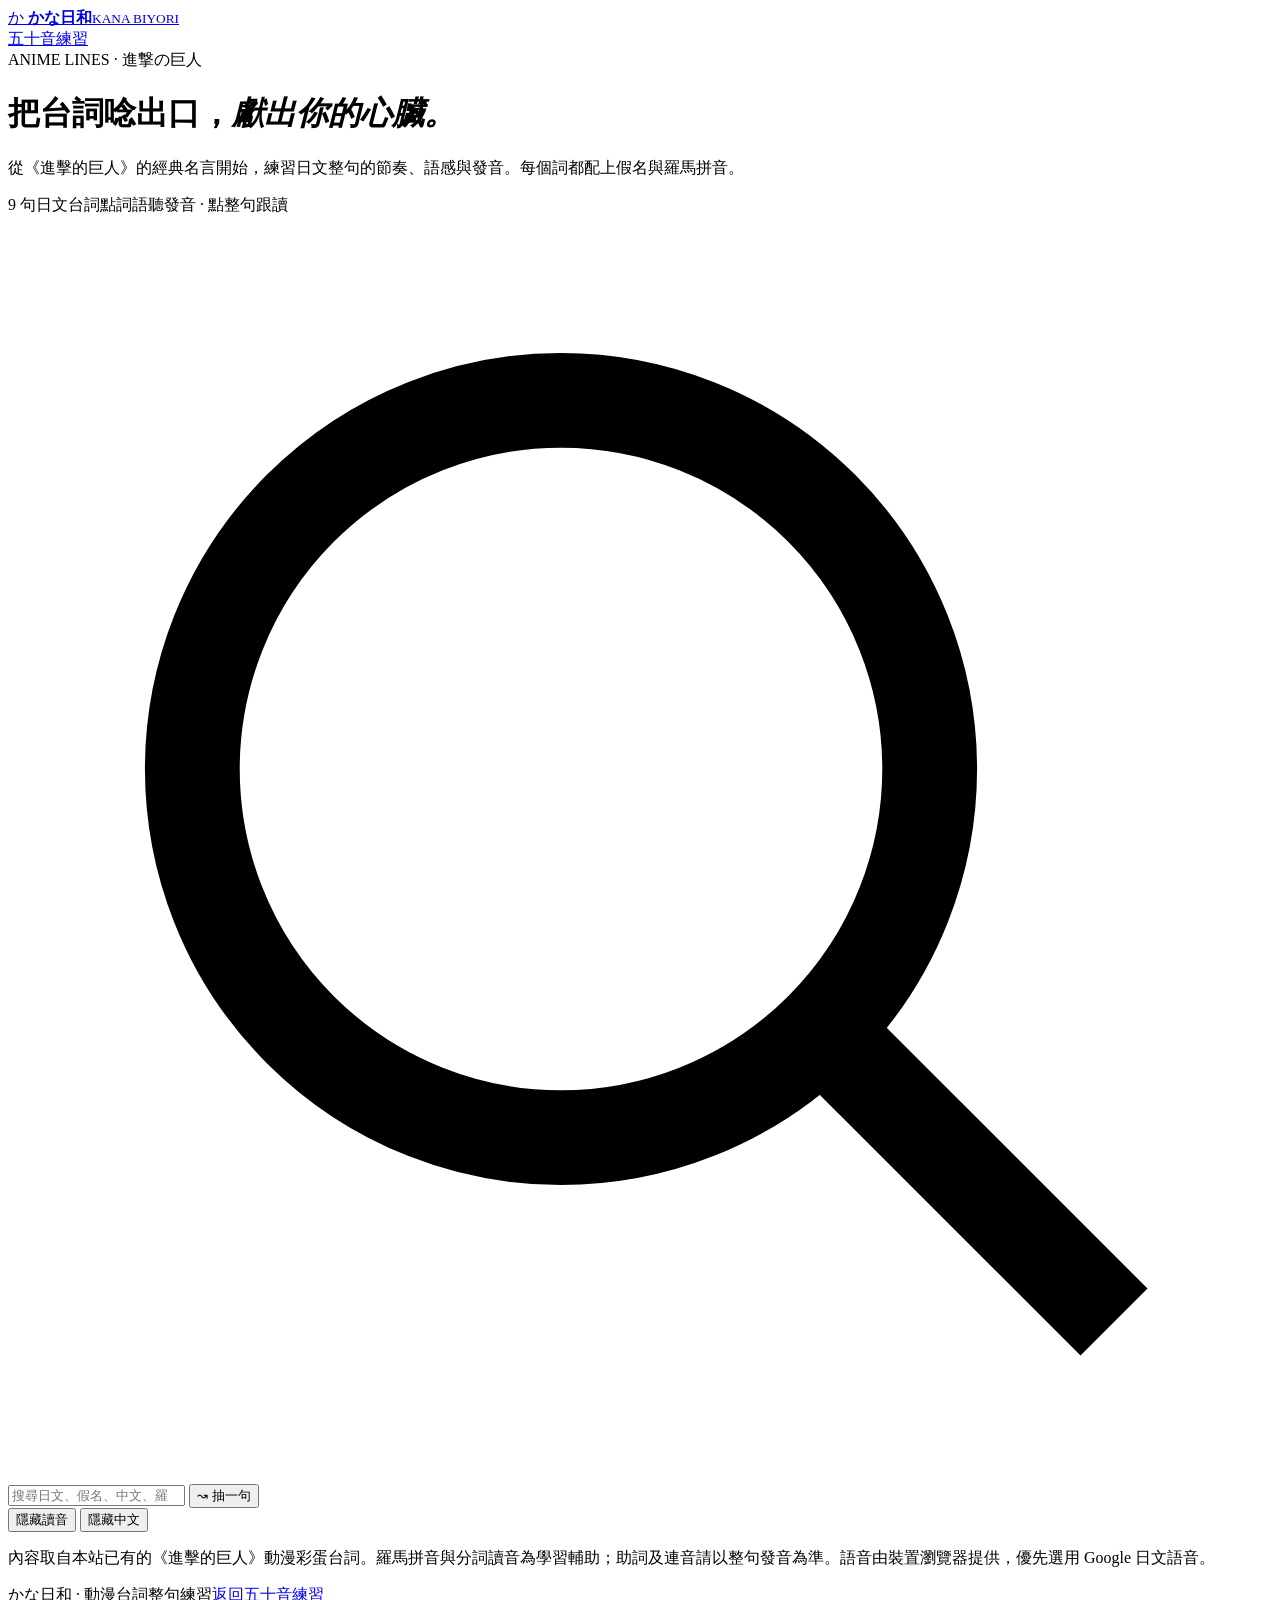
==== anime/index.html @ 21be8ac7 "feat: add dedicated anime sentence practice page" ====
<!doctype html>
<html lang="zh-Hant">
<head>
  <meta charset="utf-8">
  <meta name="viewport" content="width=device-width,initial-scale=1,viewport-fit=cover">
  <meta name="theme-color" content="#f7f6f2">
  <meta name="description" content="進擊的巨人名台詞整句日文練習：假名、羅馬拼音、繁體中文對照，逐詞與整句發音、搜尋和收藏。">
  <title>進擊的巨人 · 動漫台詞練習｜かな日和</title>
  <link rel="stylesheet" href="./anime.css?v=20261027">
  <script defer src="./lines.js?v=20261027"></script>
  <script defer src="./anime.js?v=20261027"></script>
</head>
<body>
<div class="shell">
  <header class="topbar">
    <a class="brand" href="../" aria-label="返回かな日和首頁">
      <span class="seal" aria-hidden="true">か</span>
      <span class="brand-text"><strong>かな日和</strong><small>KANA BIYORI</small></span>
    </a>
    <nav class="top-links" aria-label="站內導覽">
      <a href="../">五十音練習</a>
    </nav>
  </header>
  <main>
    <header class="hero">
      <span class="eyebrow">ANIME LINES · 進撃の巨人</span>
      <h1>把台詞唸出口，<em>獻出你的心臟。</em></h1>
      <p>從《進擊的巨人》的經典名言開始，練習日文整句的節奏、語感與發音。每個詞都配上假名與羅馬拼音。</p>
      <div class="hero-foot"><span id="totalLines">9 句日文台詞</span><span>點詞語聽發音 · 點整句跟讀</span></div>
    </header>
    <section class="toolbar" aria-label="台詞搜尋與練習設定">
      <div class="search-row">
        <label class="search" for="searchInput">
          <svg viewBox="0 0 24 24" aria-hidden="true" fill="none" stroke="currentColor" stroke-width="1.8"><circle cx="10.5" cy="10.5" r="7"/><path d="m16 16 5 5"/></svg>
          <input id="searchInput" type="search" autocomplete="off" placeholder="搜尋日文、假名、中文、羅馬拼音" aria-label="搜尋動漫台詞">
        </label>
        <button type="button" class="random-btn" id="randomBtn">↝ 抽一句</button>
      </div>
      <nav class="category-nav" id="categoryNav" aria-label="台詞主題"></nav>
      <div class="filter-row">
        <div class="study-options" role="group" aria-label="記憶練習">
          <button type="button" id="readingToggle" aria-pressed="false">隱藏讀音</button>
          <button type="button" id="meaningToggle" aria-pressed="false">隱藏中文</button>
        </div>
        <span id="resultCount" role="status" aria-live="polite"></span>
      </div>
    </section>
    <div id="featured" class="featured" hidden></div>
    <div id="sections"></div>
    <p class="study-note">內容取自本站已有的《進擊的巨人》動漫彩蛋台詞。羅馬拼音與分詞讀音為學習輔助；助詞及連音請以整句發音為準。語音由裝置瀏覽器提供，優先選用 Google 日文語音。</p>
  </main>
  <footer><span>かな日和 · 動漫台詞整句練習</span><a href="../">返回五十音練習</a></footer>
</div>
<div id="toast" class="toast" role="status" aria-live="polite" hidden></div>
</body>
</html>
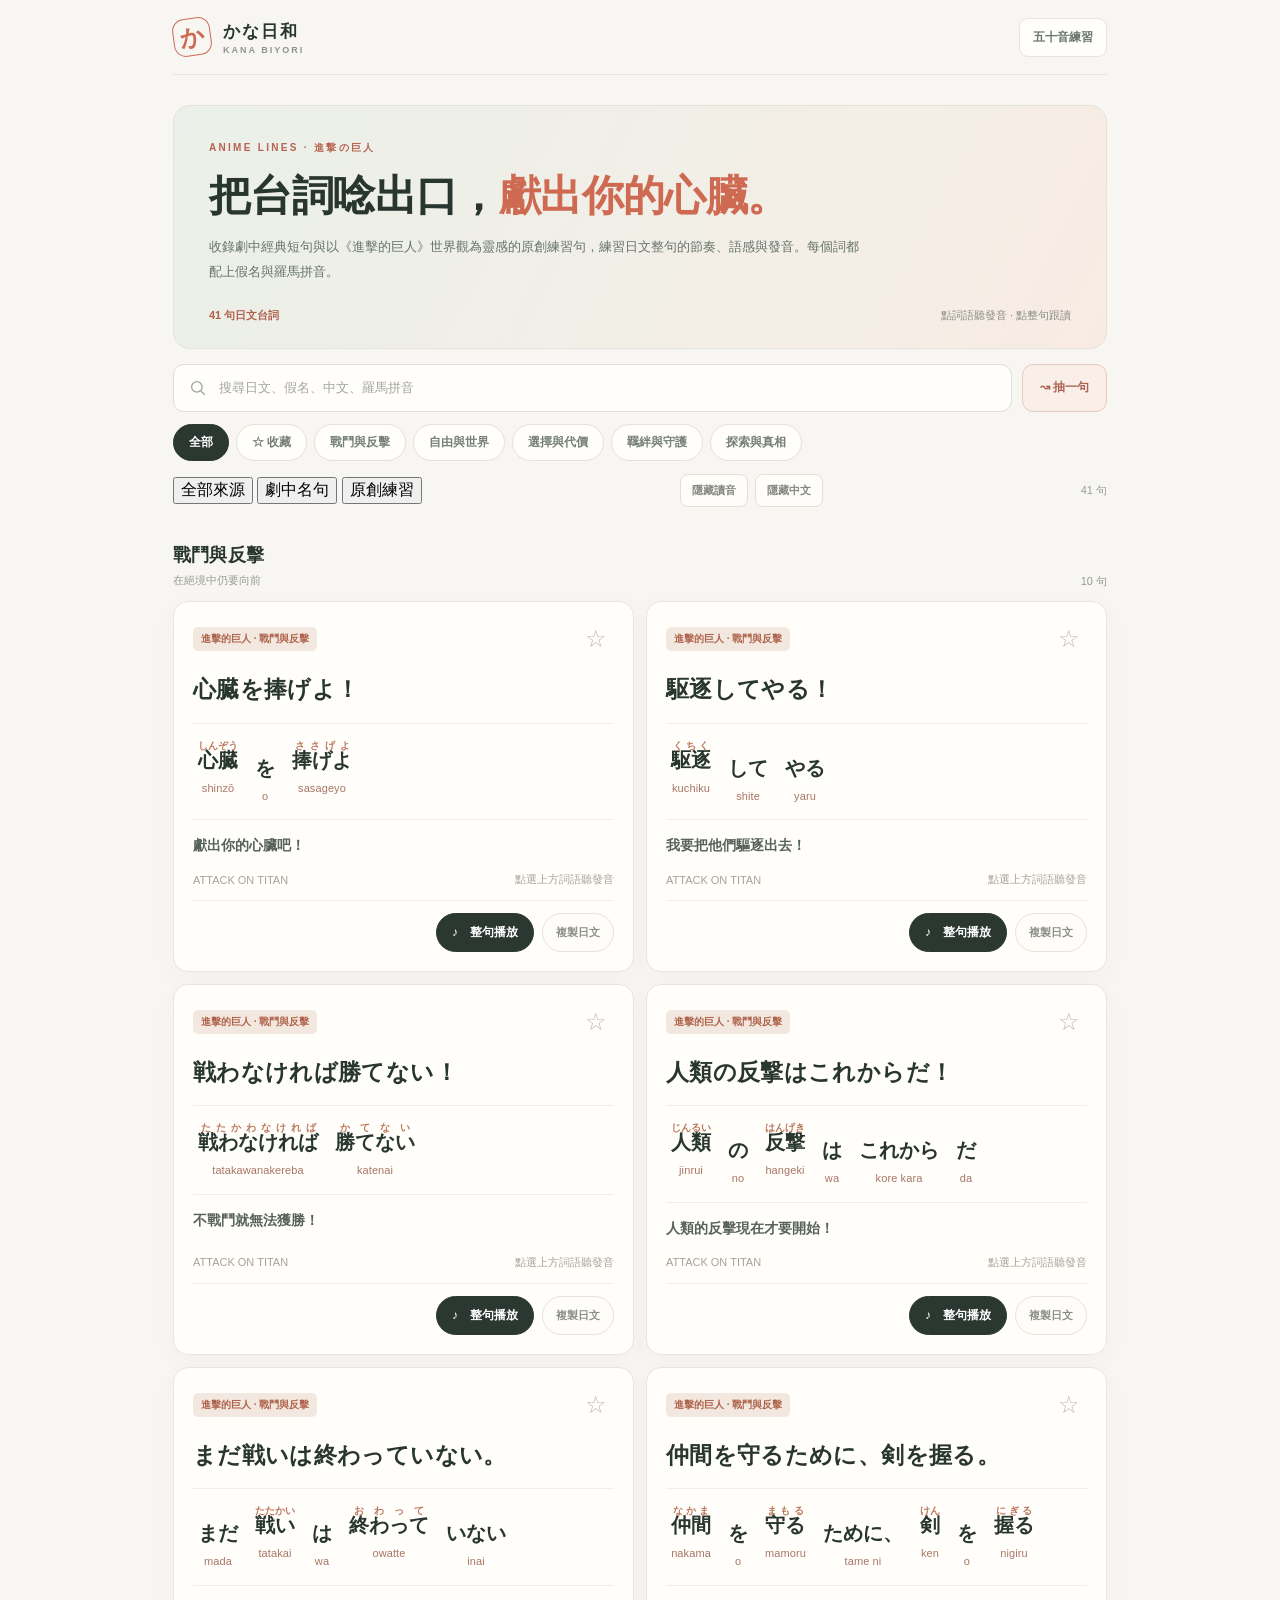
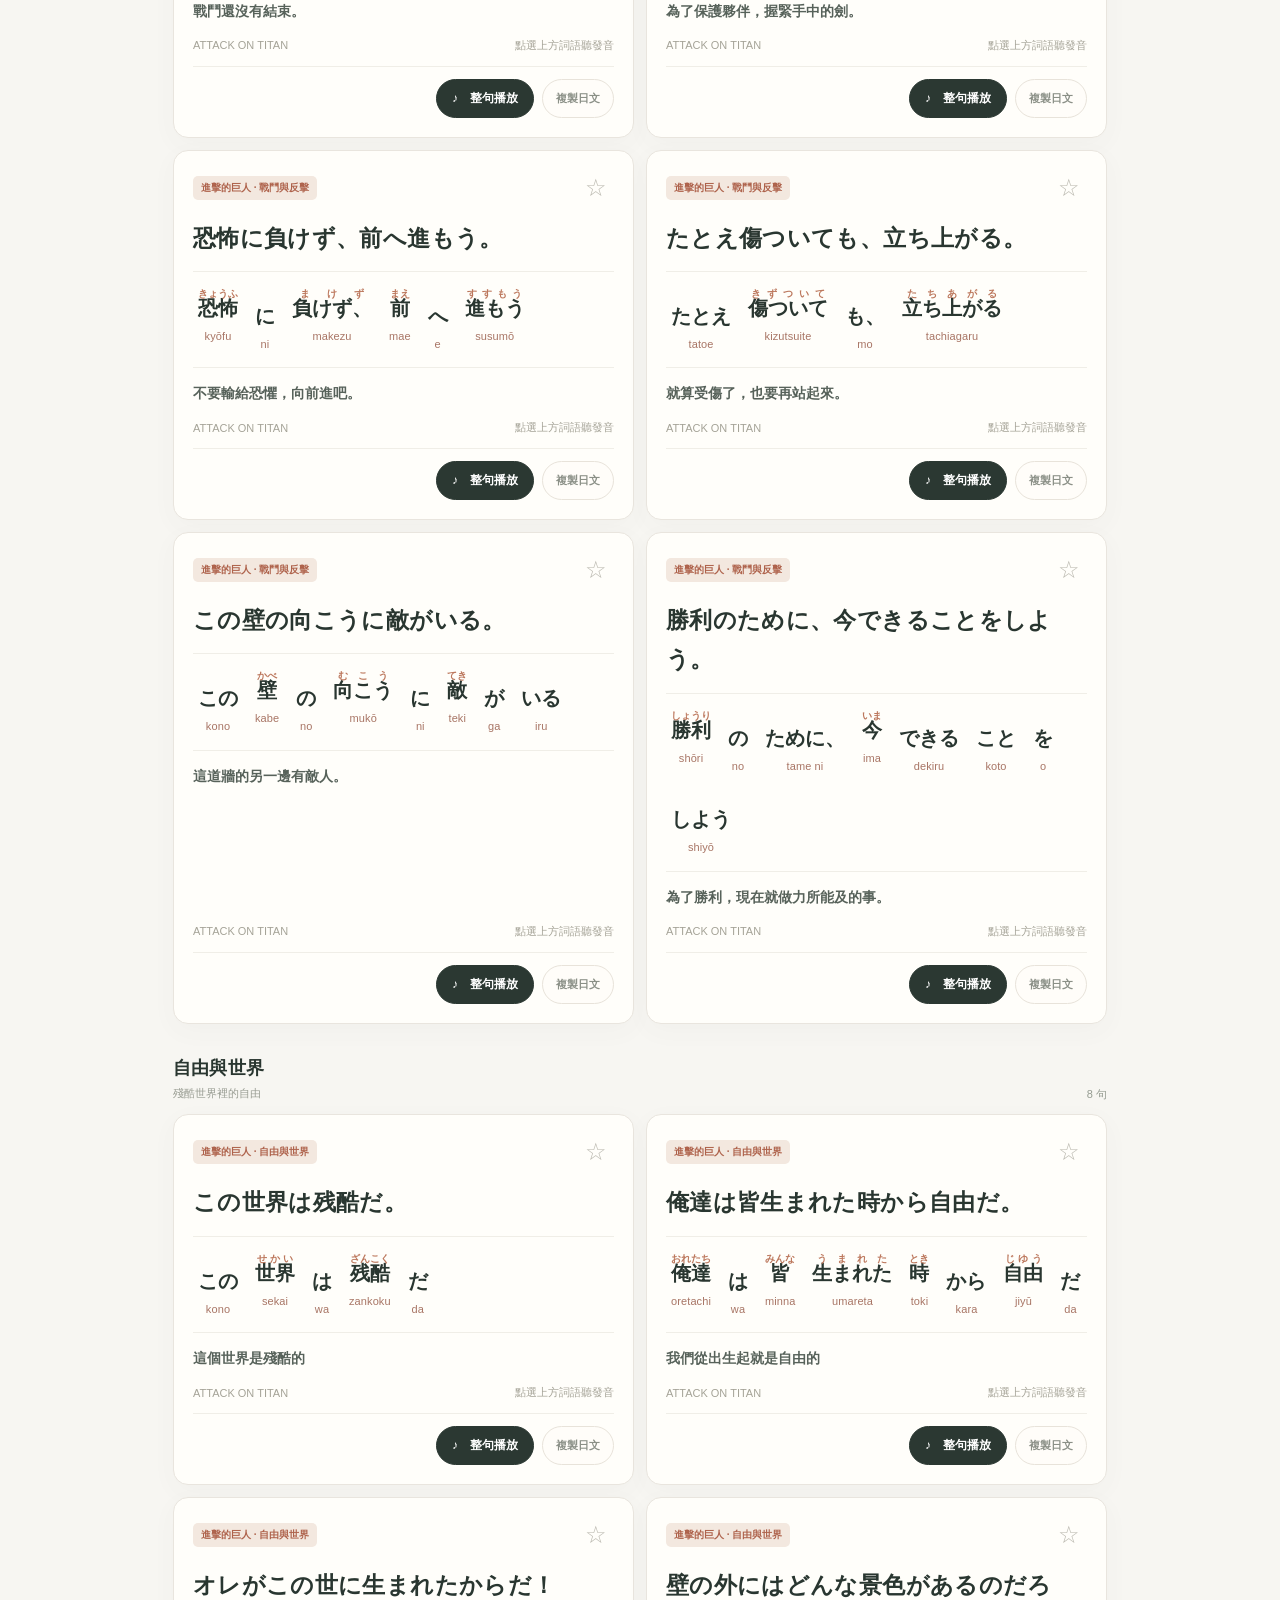
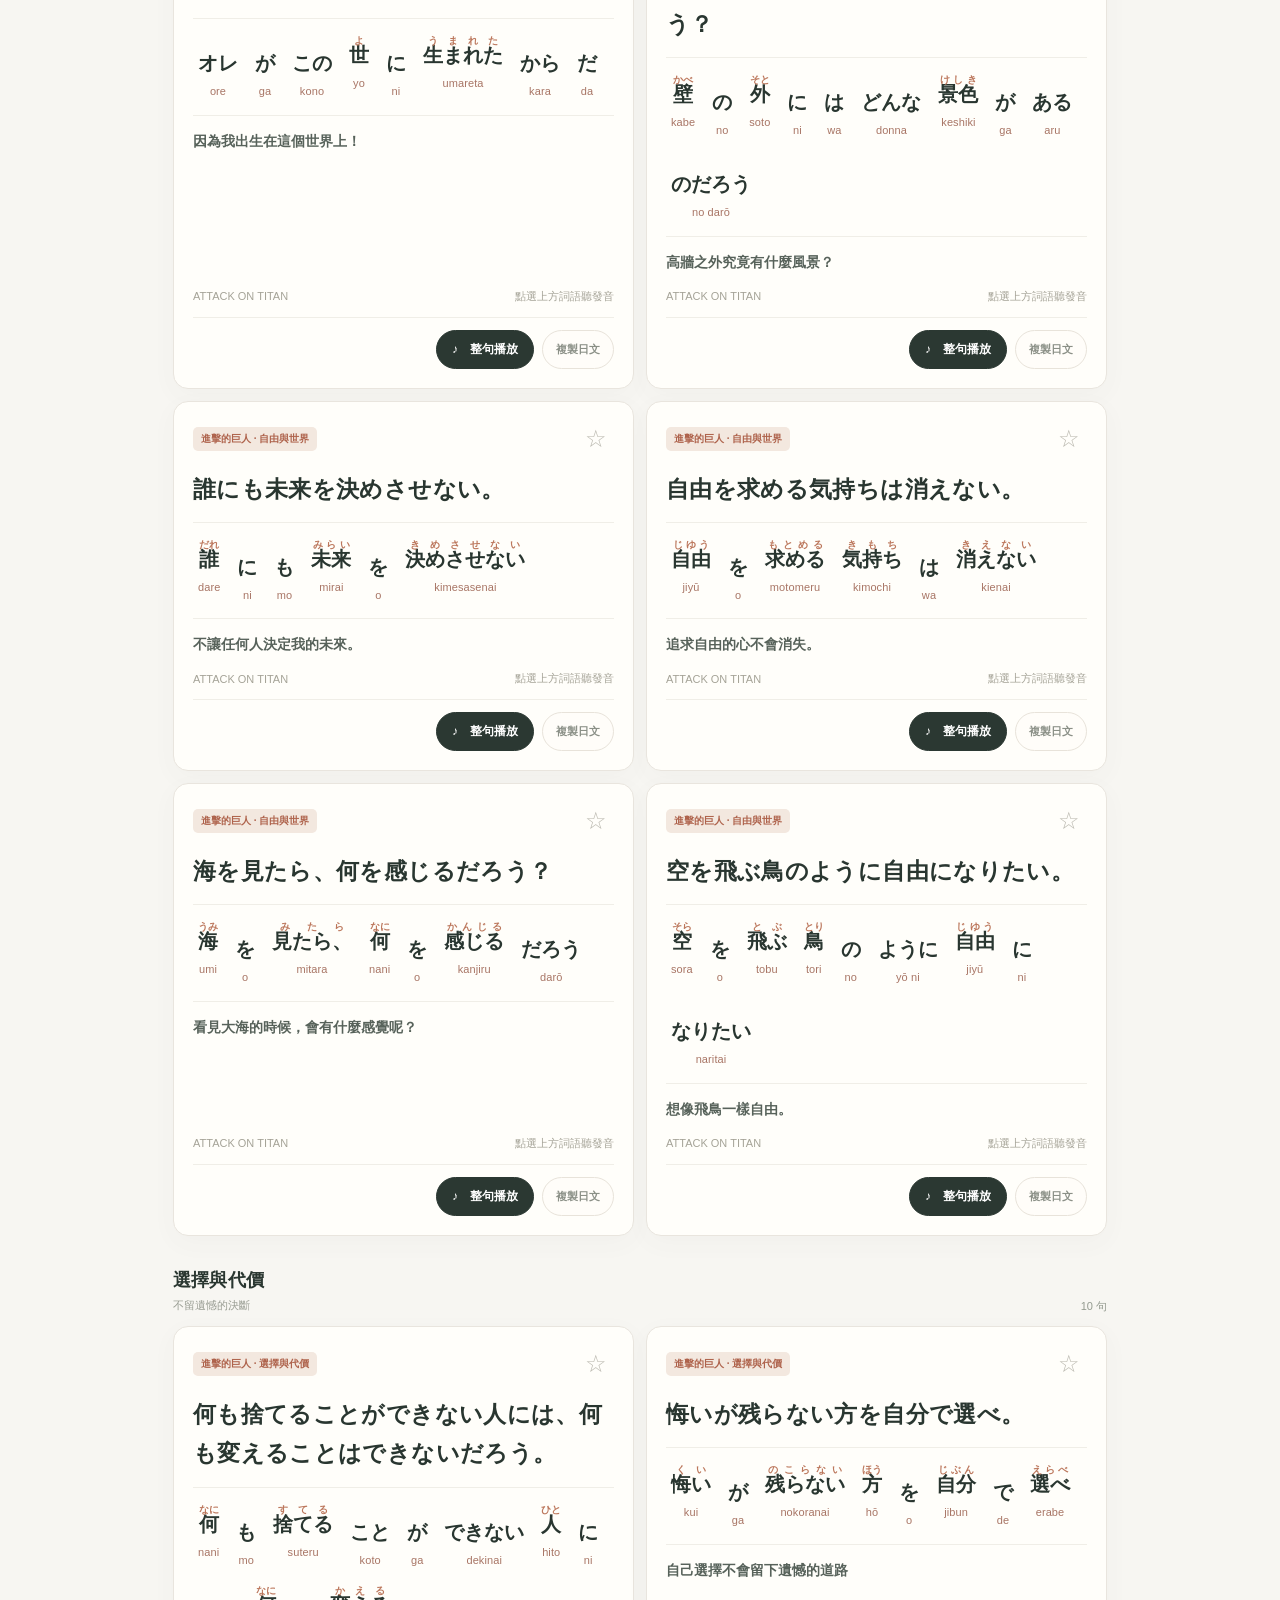
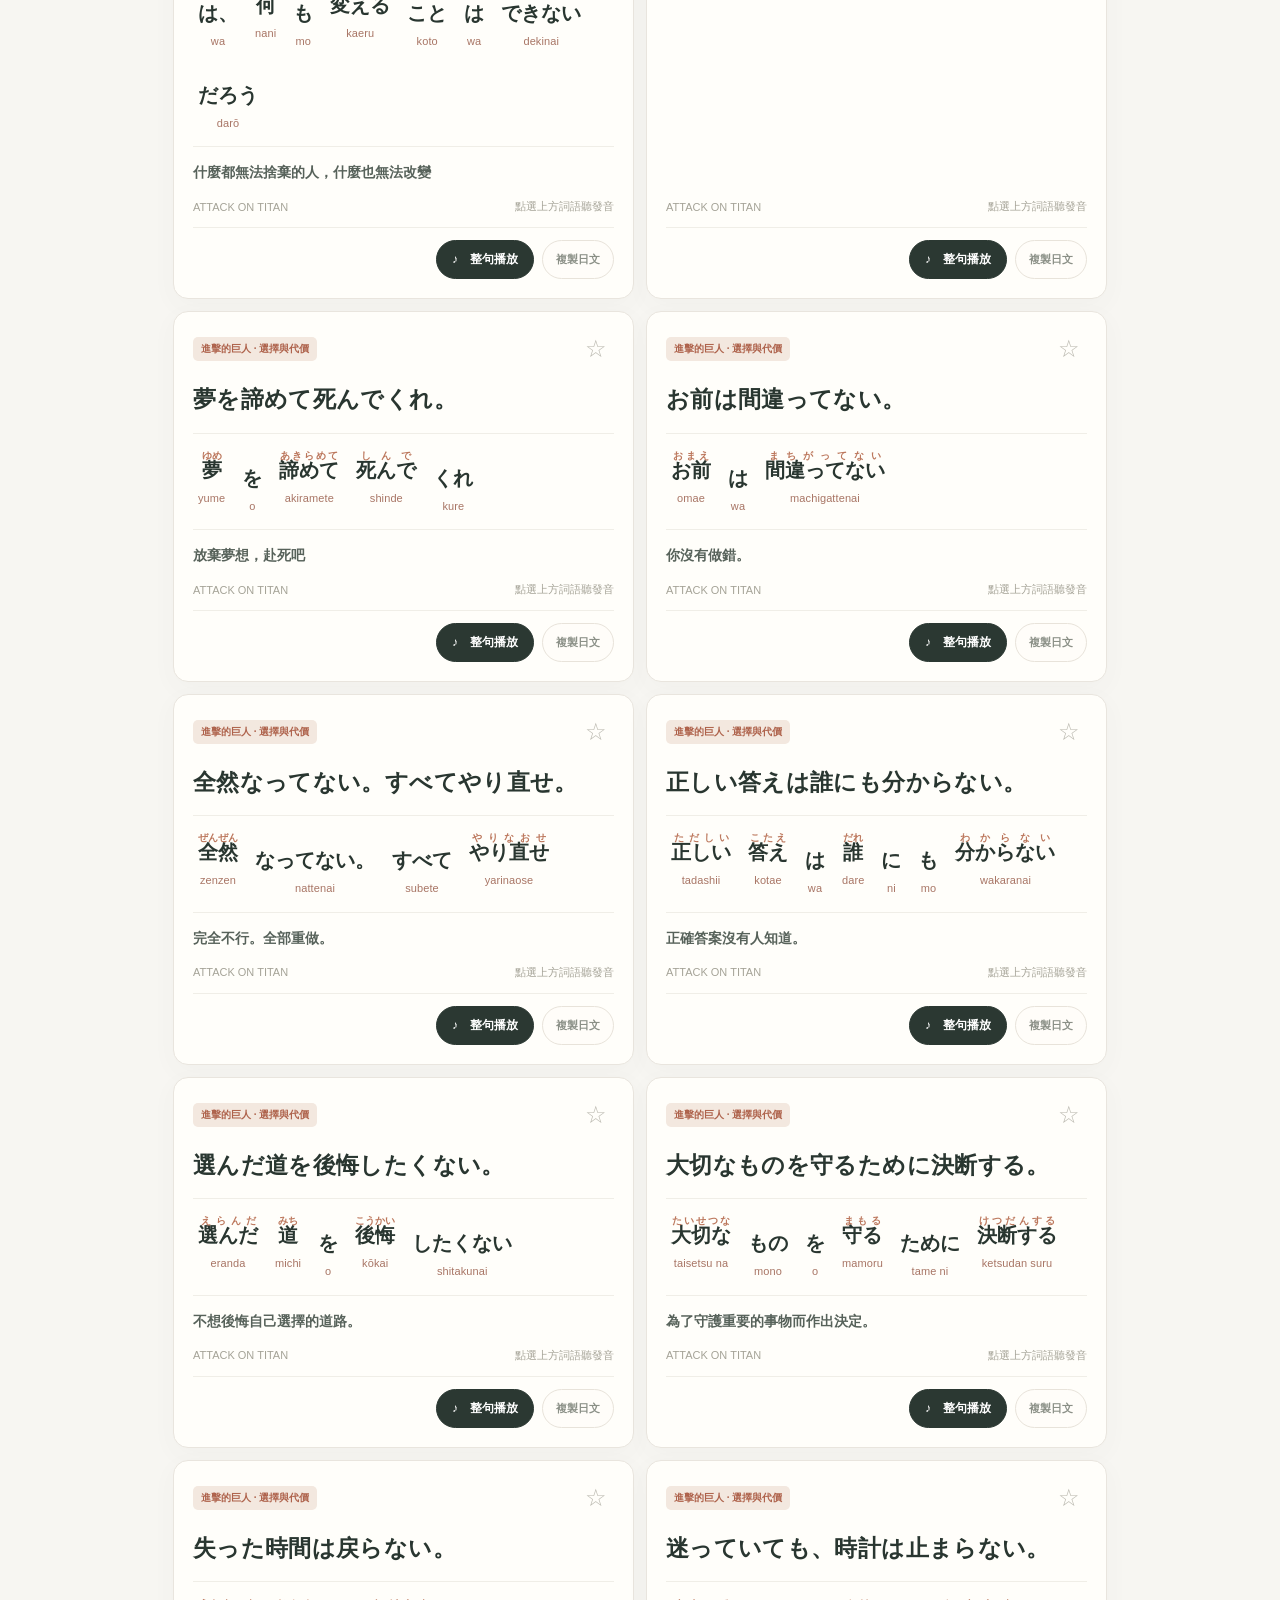
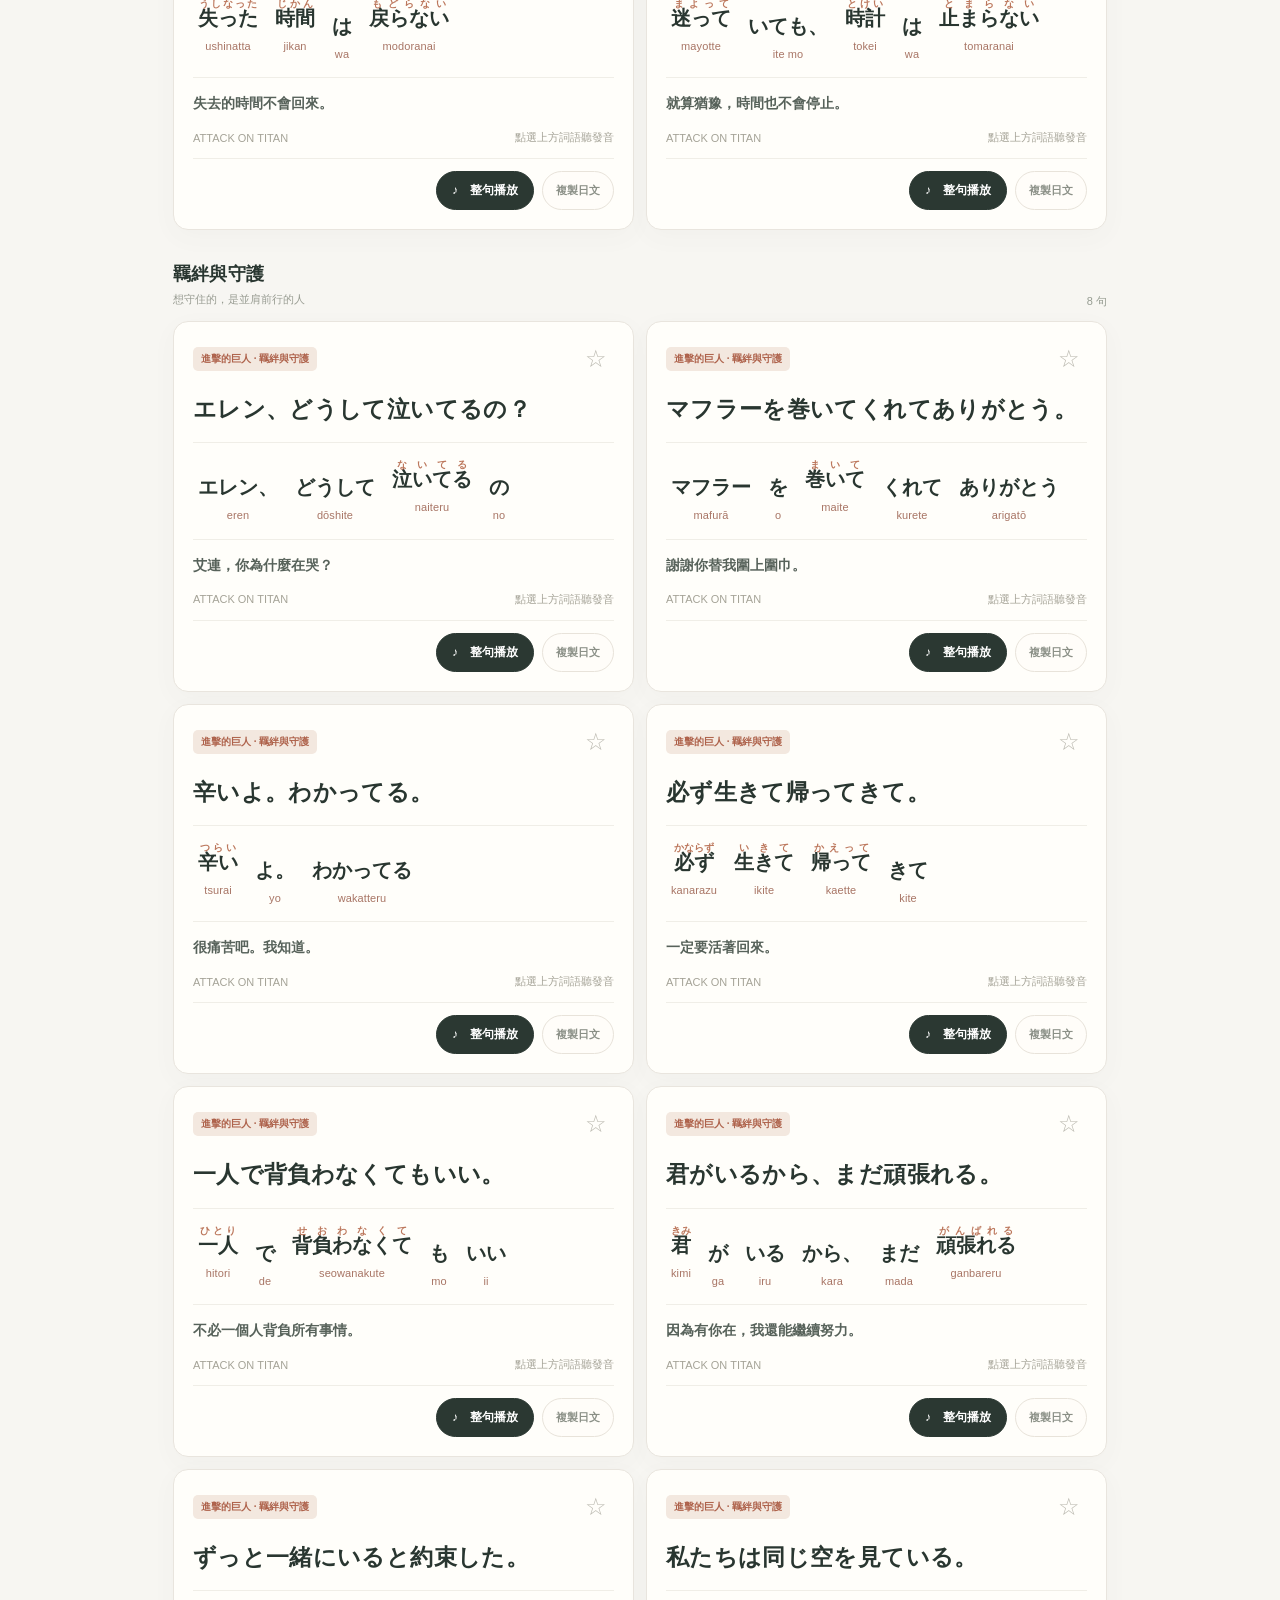
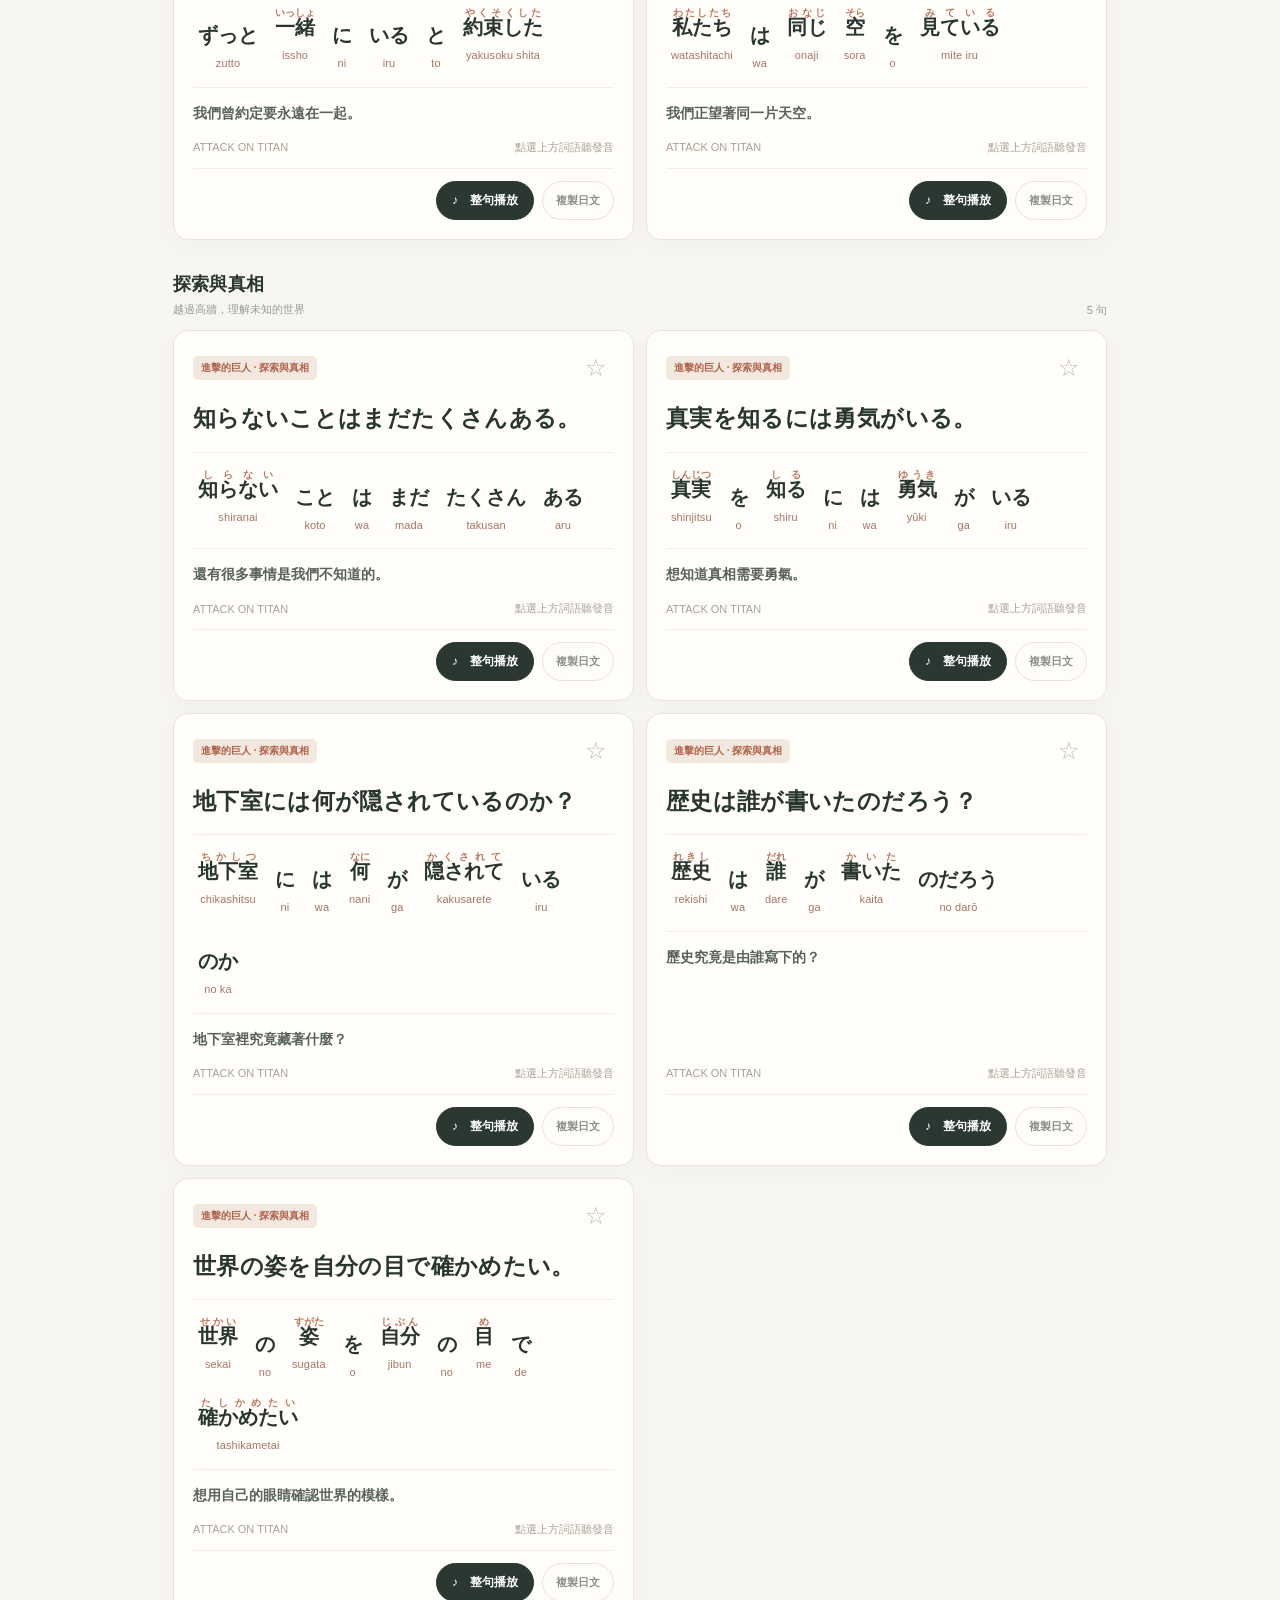
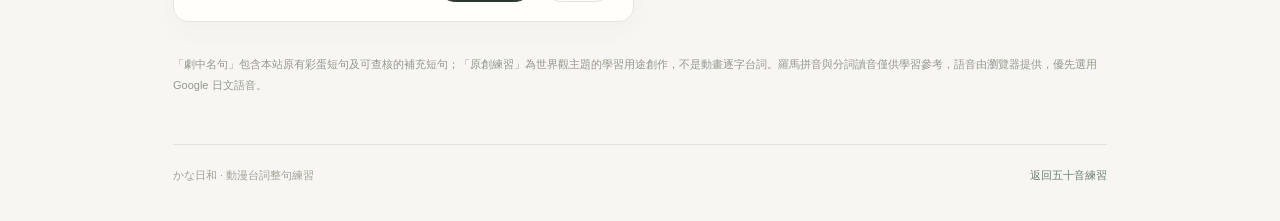
==== commit 23aedf10: "feat: add clearly labeled quote versus original study filters" ====
--- a/anime/index.html
+++ b/anime/index.html
@@ -25,8 +25,8 @@
     <header class="hero">
       <span class="eyebrow">ANIME LINES · 進撃の巨人</span>
       <h1>把台詞唸出口，<em>獻出你的心臟。</em></h1>
-      <p>從《進擊的巨人》的經典名言開始，練習日文整句的節奏、語感與發音。每個詞都配上假名與羅馬拼音。</p>
-      <div class="hero-foot"><span id="totalLines">9 句日文台詞</span><span>點詞語聽發音 · 點整句跟讀</span></div>
+      <p>收錄劇中經典短句與以《進擊的巨人》世界觀為靈感的原創練習句，練習日文整句的節奏、語感與發音。每個詞都配上假名與羅馬拼音。</p>
+      <div class="hero-foot"><span id="totalLines">41 句日文練習</span><span>點詞語聽發音 · 點整句跟讀</span></div>
     </header>
     <section class="toolbar" aria-label="台詞搜尋與練習設定">
       <div class="search-row">
@@ -38,6 +38,11 @@
       </div>
       <nav class="category-nav" id="categoryNav" aria-label="台詞主題"></nav>
       <div class="filter-row">
+        <div class="source-options" id="sourceFilters" role="group" aria-label="台詞來源">
+          <button type="button" data-kind="all" aria-pressed="true">全部來源</button>
+          <button type="button" data-kind="excerpt" aria-pressed="false">劇中名句</button>
+          <button type="button" data-kind="original" aria-pressed="false">原創練習</button>
+        </div>
         <div class="study-options" role="group" aria-label="記憶練習">
           <button type="button" id="readingToggle" aria-pressed="false">隱藏讀音</button>
           <button type="button" id="meaningToggle" aria-pressed="false">隱藏中文</button>
@@ -47,7 +52,7 @@
     </section>
     <div id="featured" class="featured" hidden></div>
     <div id="sections"></div>
-    <p class="study-note">內容取自本站已有的《進擊的巨人》動漫彩蛋台詞。羅馬拼音與分詞讀音為學習輔助；助詞及連音請以整句發音為準。語音由裝置瀏覽器提供，優先選用 Google 日文語音。</p>
+    <p class="study-note">「劇中名句」包含本站原有彩蛋短句及可查核的補充短句；「原創練習」為世界觀主題的學習用途創作，不是動畫逐字台詞。羅馬拼音與分詞讀音僅供學習參考，語音由瀏覽器提供，優先選用 Google 日文語音。</p>
   </main>
   <footer><span>かな日和 · 動漫台詞整句練習</span><a href="../">返回五十音練習</a></footer>
 </div>
--- a/anime/anime.css
+++ b/anime/anime.css
@@ -0,0 +1,103 @@
+:root{color-scheme:light;--bg:#f7f6f2;--paper:#fffefa;--ink:#293630;--muted:#898e85;--line:#e7e5dc;--accent:#ce6a52;--dark:#2b3832;--soft:#f7e8e0;font-family:"Hiragino Kaku Gothic ProN","Yu Gothic","Noto Sans JP","PingFang TC","Microsoft JhengHei",sans-serif}
+*{box-sizing:border-box}
+html{scroll-behavior:smooth}
+body{margin:0;background:var(--bg);color:var(--ink);-webkit-font-smoothing:antialiased}
+button,input{font:inherit}button{cursor:pointer}
+button:focus-visible,input:focus-visible,a:focus-visible{outline:3px solid #dca797;outline-offset:3px}
+[hidden]{display:none!important}
+.shell{max-width:990px;margin:auto;padding:0 28px}
+.topbar{height:75px;display:flex;align-items:center;justify-content:space-between;gap:15px;border-bottom:1px solid var(--line)}
+.brand{display:flex;align-items:center;gap:12px;text-decoration:none;color:var(--ink)}
+.seal{height:38px;width:38px;border:1.8px solid var(--accent);border-radius:12px;display:grid;place-items:center;font-size:24px;font-weight:750;color:var(--accent);transform:rotate(-8deg)}
+.brand-text{display:flex;flex-direction:column;gap:2px}
+.brand strong{font-size:17px;letter-spacing:2px}
+.brand small{font-size:9px;letter-spacing:2px;font-weight:750;color:#8f958c}
+.top-links{display:flex;gap:8px}.top-links a{text-decoration:none;color:#69776d;font-size:12px;font-weight:750;background:#fffefa;border:1px solid var(--line);border-radius:9px;padding:10px 13px}
+.top-links a:hover{color:var(--accent);border-color:#dcbead}
+main{padding:30px 0 48px}
+.hero{position:relative;overflow:hidden;padding:35px 35px 25px;border:1px solid #e5e2d8;border-radius:17px;background:linear-gradient(118deg,#eaf0e9 0%,#f5eee6 77%,#f8ebe4 100%)}
+.eyebrow{display:block;color:#b76350;letter-spacing:2.3px;font-size:10px;font-weight:800}
+.hero h1{font-size:clamp(28px,4.6vw,42px);line-height:1.32;letter-spacing:-.6px;margin:13px 0 12px;font-weight:790}
+.hero h1 em{font-style:normal;color:var(--accent)}
+.hero p{font-size:13px;color:#66746b;line-height:1.9;margin:0;max-width:660px}
+.hero-foot{display:flex;align-items:center;justify-content:space-between;gap:12px;flex-wrap:wrap;font-size:11px;color:#8a8d83;margin-top:23px}
+.hero-foot span:first-child{font-weight:800;color:#b05f4b}
+.toolbar{position:sticky;top:0;z-index:11;background:var(--bg);padding:15px 0 12px}
+.search-row{display:flex;gap:10px}
+.search{display:flex;align-items:center;gap:10px;min-width:0;flex:1;background:var(--paper);border:1px solid #deded5;border-radius:11px;padding:0 15px;min-height:48px}
+.search:focus-within{border-color:#d4a28e}
+.search svg{width:18px;height:18px;color:#a0a79d;flex:none}
+.search input{width:100%;min-width:0;height:46px;border:0;outline:0;background:transparent;font-size:13px;color:var(--ink)}
+.search input::placeholder{color:#a3a59f}
+.random-btn{flex:none;min-height:48px;padding:0 17px;border:1px solid #e8cbbd;background:#f9eee8;border-radius:11px;color:#ac6451;font-size:12px;font-weight:780}
+.random-btn:hover{background:#f5e4db}
+.category-nav{display:flex;gap:7px;overflow-x:auto;overscroll-behavior-x:contain;scrollbar-width:none;padding:12px 0 5px}
+.category-nav::-webkit-scrollbar{display:none}
+.category-chip{white-space:nowrap;flex:none;border:1px solid #e5e1d8;background:#fffefa;border-radius:99px;min-height:37px;padding:8px 15px;color:#768077;font-size:12px;font-weight:750}
+.category-chip.active{color:#fff;background:var(--dark);border-color:var(--dark)}
+.category-chip:hover:not(.active){border-color:#d4b09c;color:var(--accent)}
+.filter-row{display:flex;align-items:center;justify-content:space-between;gap:8px;flex-wrap:wrap;margin-top:8px}
+.study-options{display:flex;gap:7px;flex-wrap:wrap}
+.study-options button{border:1px solid #e7dfd6;color:#82867e;background:#fffdf9;border-radius:8px;padding:8px 11px;font-size:11px;font-weight:740}
+.study-options button[aria-pressed="true"]{background:#f3e8df;color:#a55b48;border-color:#e8c8b9}
+#resultCount{color:#999e94;font-size:11px}
+.section{margin:24px 0 32px;scroll-margin-top:190px}
+.section-heading{display:flex;align-items:end;justify-content:space-between;gap:10px;margin:0 0 12px}
+.section-heading h2{margin:0;font-size:18px;letter-spacing:.2px}
+.section-heading p{font-size:11px;line-height:1.6;color:#989c92;margin:5px 0 0}
+.section-count{font-size:11px;color:#949b90;flex:none}
+.quote-grid{display:grid;grid-template-columns:repeat(2,minmax(0,1fr));gap:12px}
+.quote-card{min-width:0;display:flex;flex-direction:column;gap:13px;background:var(--paper);border:1px solid #e9e5de;border-radius:15px;box-shadow:0 7px 26px #635b4909;padding:19px}
+.quote-head{display:flex;justify-content:space-between;align-items:center;gap:8px}
+.quote-label{background:#f3e8df;border-radius:5px;padding:5px 8px;color:#ae624b;font-size:10px;font-weight:800}
+.favorite{font-size:24px;line-height:1;color:#bdbbb2;min-width:36px;min-height:36px;border:0;background:transparent;border-radius:8px}
+.favorite:hover,.favorite.active{color:#c18561}
+.japanese{margin:0;font-size:clamp(18px,2.25vw,23px);line-height:1.7;font-weight:750;overflow-wrap:anywhere;word-break:normal;letter-spacing:.35px}
+.phrase-units{display:flex;flex-wrap:wrap;align-items:stretch;gap:9px 7px;padding:12px 0 11px;border-top:1px solid #f0eee7;border-bottom:1px solid #f0eee7}
+.phrase-unit{display:flex;flex-direction:column;gap:7px;align-items:center;justify-content:flex-start;min-height:64px;max-width:100%;padding:5px 5px 6px;border:0;border-radius:8px;background:transparent;color:var(--ink)}
+.phrase-unit:hover:not(:disabled){background:#f7eee8}
+.phrase-unit:disabled{cursor:default}
+.unit-jp{font-size:20px;font-weight:750;white-space:nowrap;line-height:1.5}
+.unit-jp ruby{ruby-position:over}.unit-jp rt{font-size:10px;font-weight:700;line-height:1.2;color:#bc775c}
+.unit-roman{color:#a87565;font-size:11px;line-height:1.15;white-space:nowrap;letter-spacing:.1px}
+.phrase-unit:not(:has(rt)) .unit-jp{padding-top:12px}
+.hide-readings .phrase-unit rt,.hide-readings .unit-roman{visibility:hidden}
+.meaning{font-size:14px;line-height:1.75;margin:0;font-weight:720;color:#57625a;min-height:26px}
+.hide-meaning .meaning{visibility:hidden}
+.quote-foot{display:flex;align-items:center;justify-content:space-between;gap:8px;color:#a5a397;font-size:11px;margin-top:auto}
+.quote-controls{display:flex;align-items:center;justify-content:flex-end;flex-wrap:wrap;gap:8px;padding-top:12px;border-top:1px solid #f0eee7}
+.play-button{border:1px solid var(--dark);background:var(--dark);color:#fff;border-radius:99px;min-height:39px;padding:9px 15px;font-size:12px;font-weight:760}
+.play-button:hover:not(:disabled){background:#4a5b52}
+.play-button:disabled,.phrase-unit:disabled{opacity:.45}
+.copy-button{border:1px solid #e8e3da;background:#fffdf9;color:#8b9087;border-radius:99px;padding:9px 13px;min-height:39px;font-size:11px;font-weight:700}
+.copy-button:hover{background:#f4f1eb}
+.featured{border:1px solid #e5d9ca;background:#f4eee7;border-radius:16px;padding:14px;margin:15px 0 22px;scroll-margin-top:220px}
+.featured-heading{display:flex;justify-content:space-between;color:#a26957;font-size:12px;font-weight:750;margin:0 2px 12px}
+.featured .quote-card{max-width:100%}
+.empty{border-radius:14px;border:1px dashed #dfd9ce;background:#fffefa;text-align:center;padding:45px 20px}
+.empty h2{margin:0;font-size:18px}.empty p{color:#9c9c93;font-size:13px;line-height:1.7}
+.reset-button{border:1px solid #dbb9a5;border-radius:9px;color:#aa5c49;background:#fff8f3;padding:10px 16px;font-size:12px;font-weight:750}
+.study-note{margin:20px 0 0;font-size:11px;line-height:1.9;color:#94988d}
+footer{border-top:1px solid #e4e2db;display:flex;align-items:center;justify-content:space-between;gap:16px;padding:23px 0 38px;color:#a0a398;font-size:11px}
+footer a{color:#6f8273;text-decoration:none}
+.toast{position:fixed;z-index:60;bottom:20px;left:50%;transform:translateX(-50%);padding:12px 18px;border-radius:10px;background:#34443a;color:white;box-shadow:0 8px 24px #2936302b;font-size:12px;max-width:min(90vw,400px);text-align:center}
+@media(max-width:720px){
+  .shell{padding:0 16px}.topbar{height:66px}
+  main{padding:18px 0 30px}
+  .hero{padding:26px 22px 22px;border-radius:15px}
+  .hero h1{font-size:29px}.hero p{font-size:12px}
+  .hero-foot{gap:7px}.hero-foot span:last-child{font-size:10px}
+  .toolbar{padding:11px 0}
+  .search{padding:0 12px}.search input{font-size:12px}
+  .random-btn{padding:0 11px;font-size:11px}
+  .section{margin:19px 0 24px}
+  .quote-grid{grid-template-columns:1fr}
+  .quote-card{padding:17px;gap:12px}
+  .japanese{font-size:21px}
+  .phrase-units{gap:6px 5px}
+  .phrase-unit{padding:5px 3px}
+  .unit-jp{font-size:20px}
+  .filter-row{flex-wrap:nowrap}.study-options button{font-size:10.5px;padding:8px}
+  footer{padding-bottom:28px}
+}
+@media(max-width:375px){.hero h1{font-size:26px}.brand strong{font-size:15px}.top-links a{padding:9px;font-size:11px}.japanese{font-size:19px}.unit-jp{font-size:18px}.unit-roman{font-size:10px}}
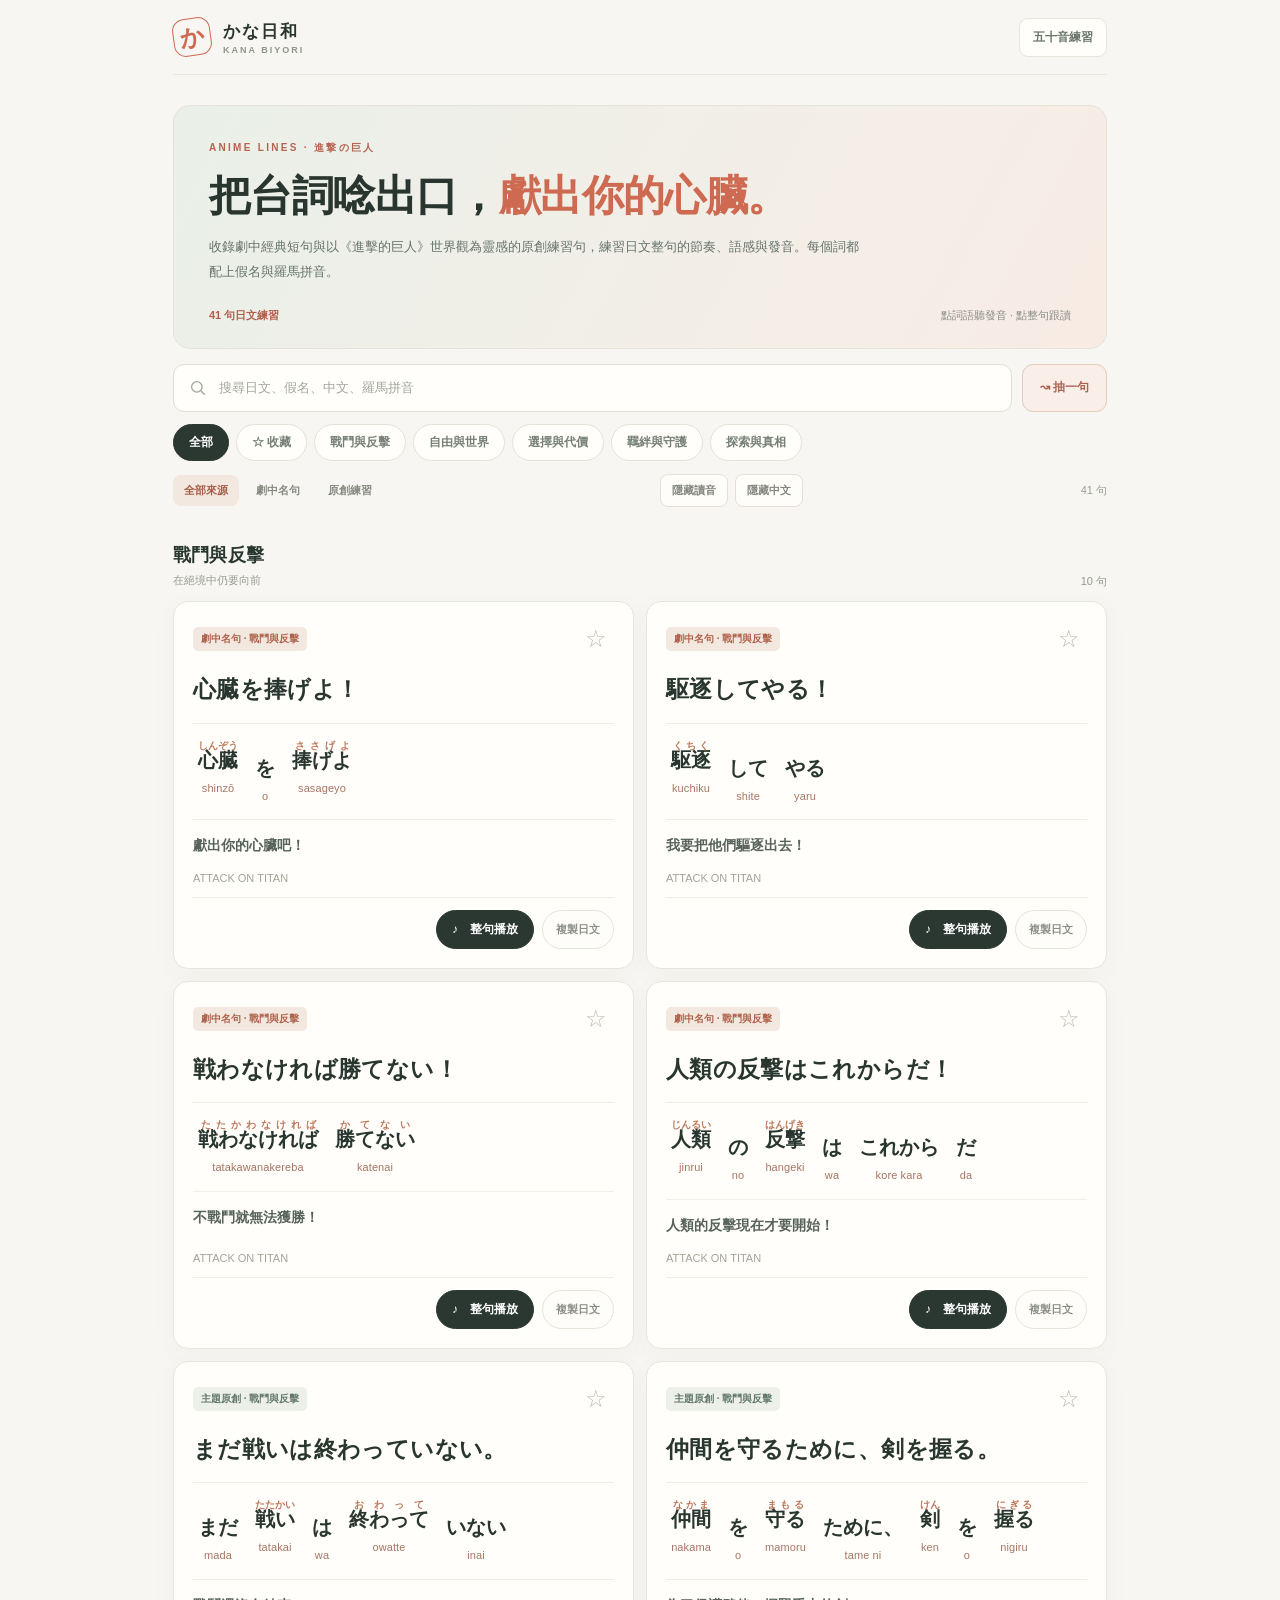
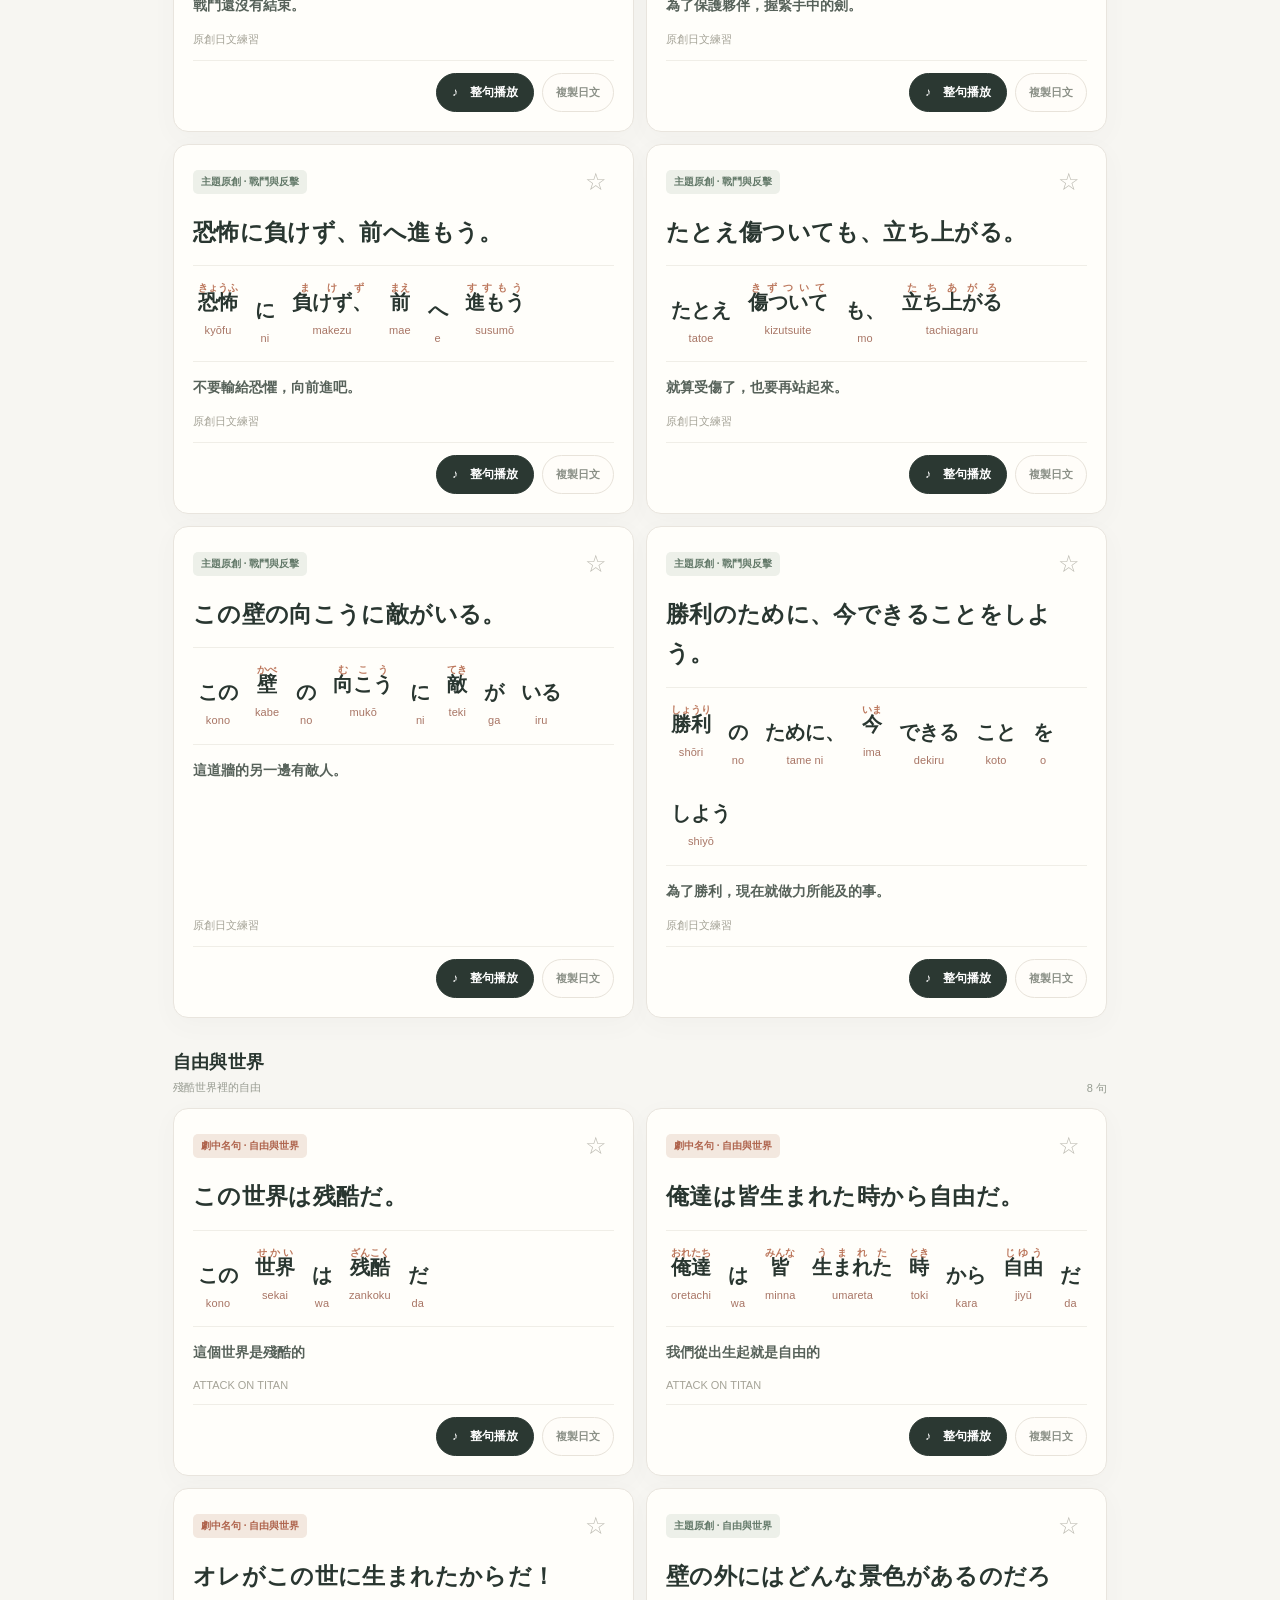
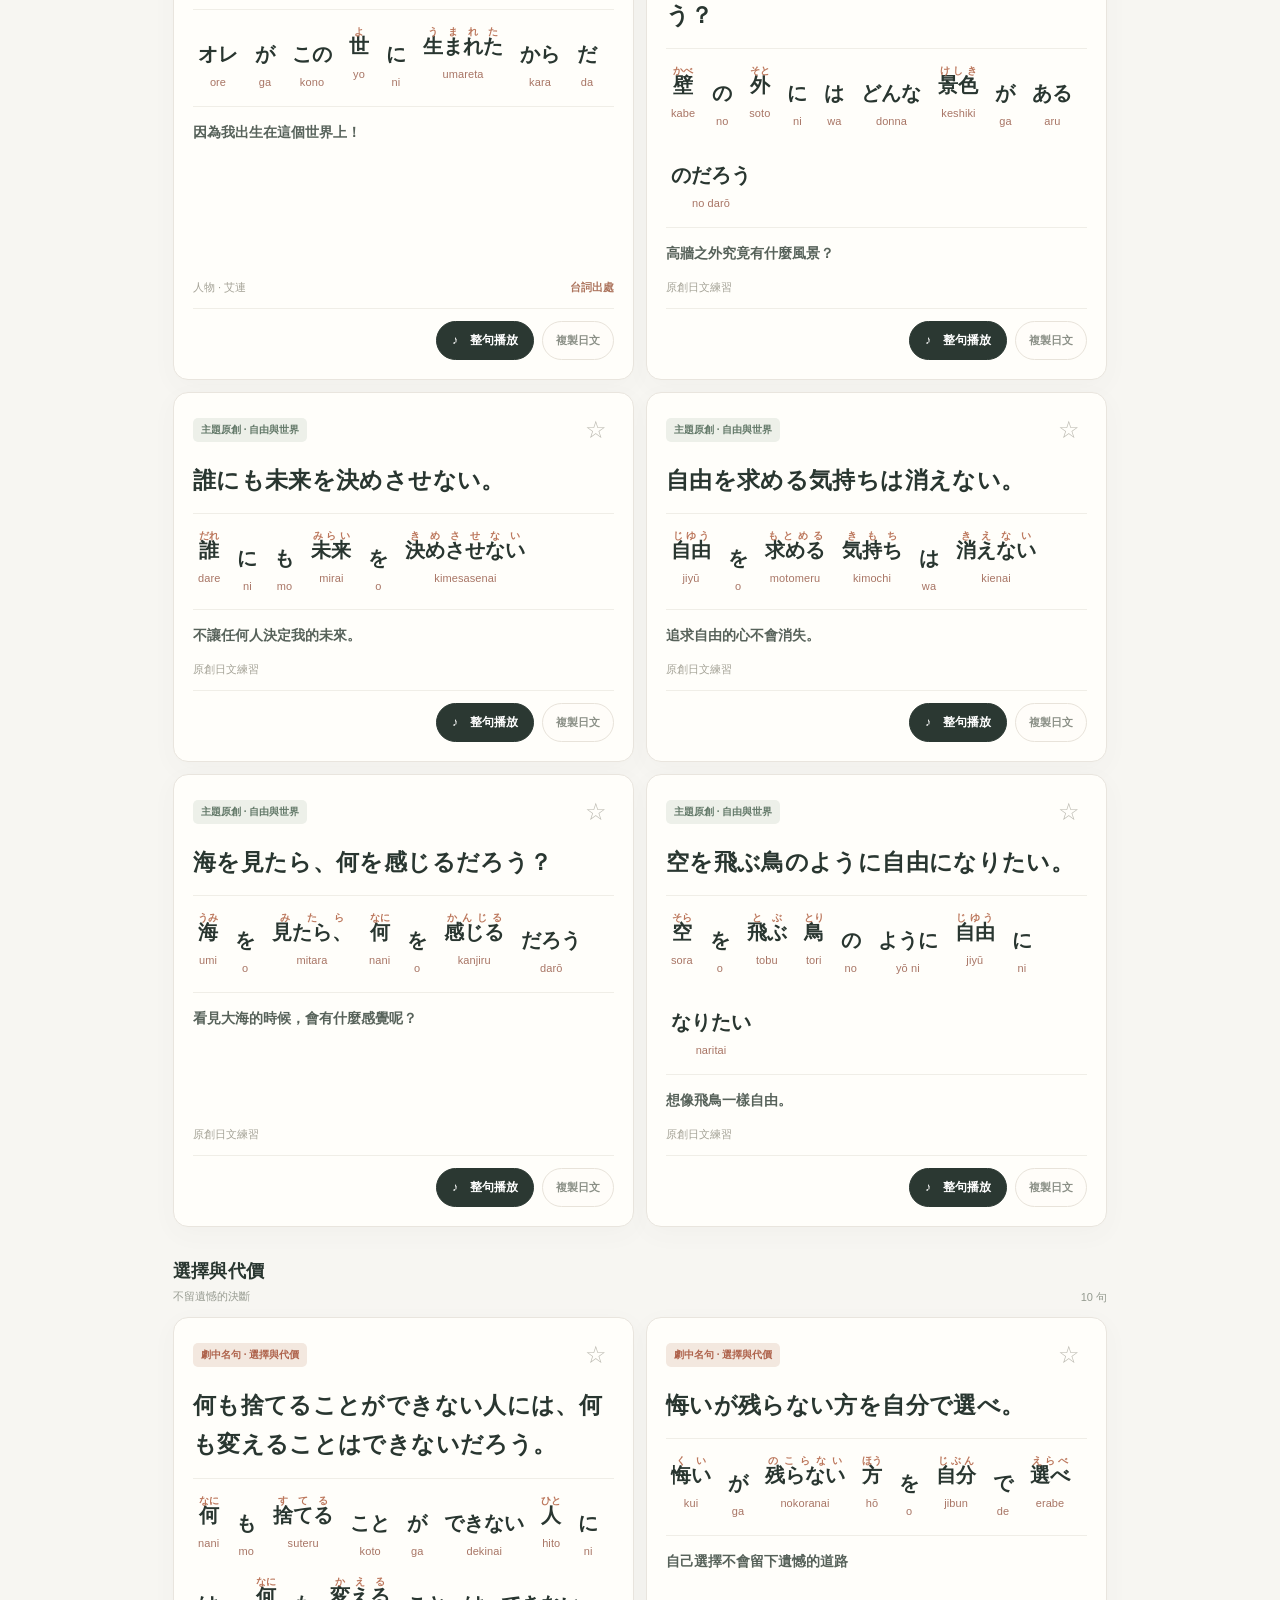
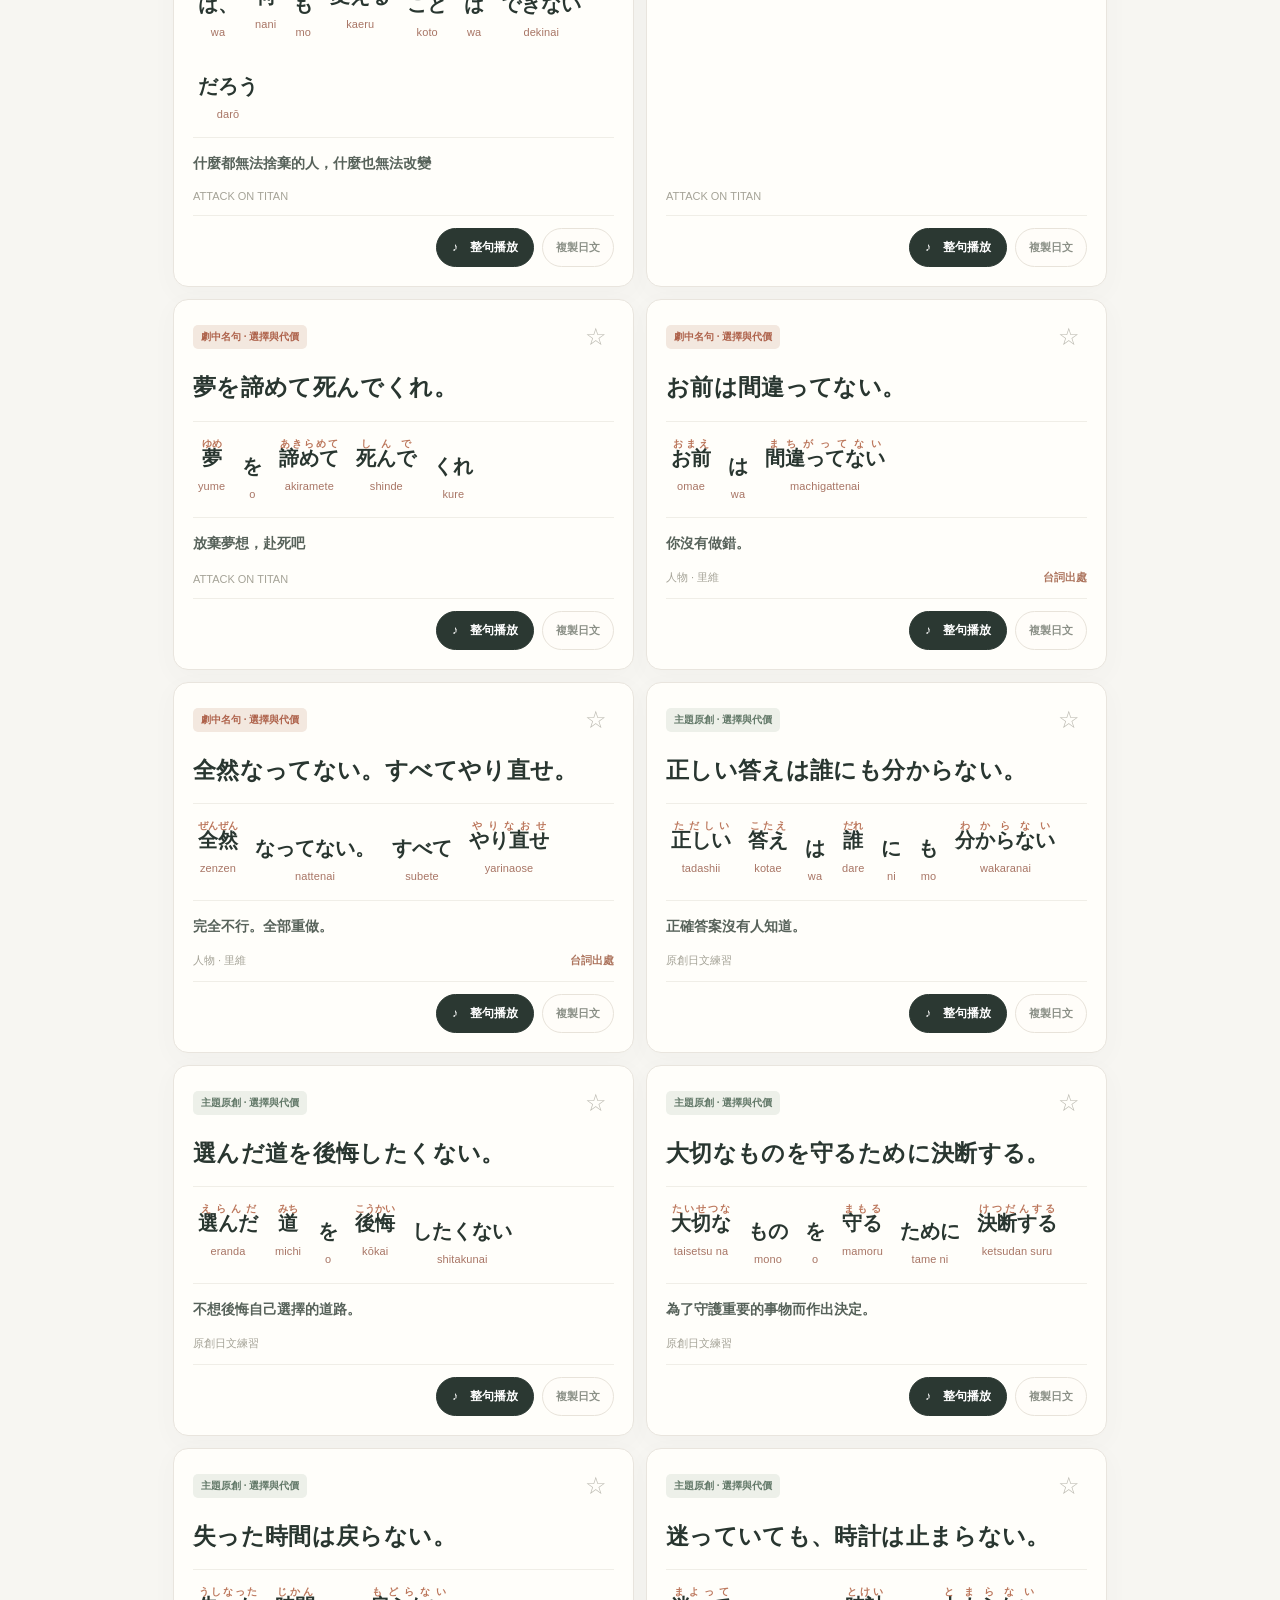
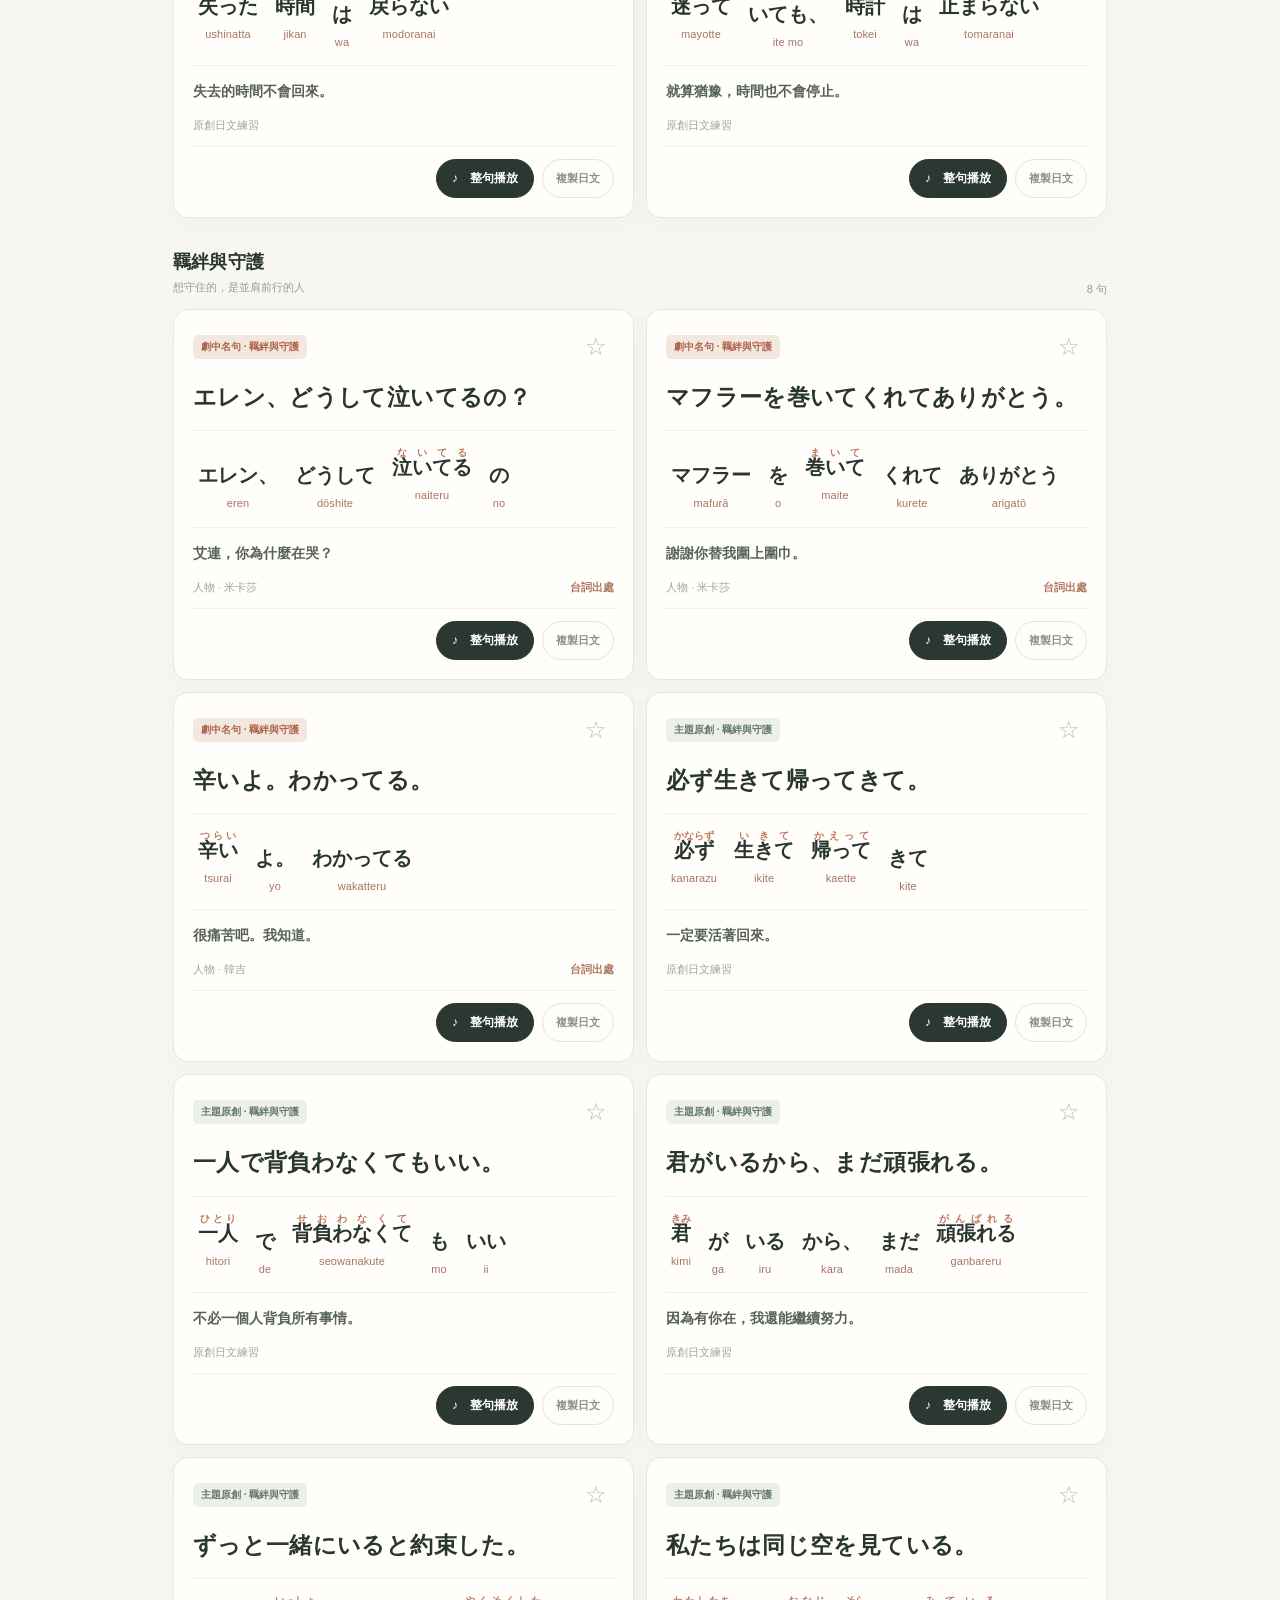
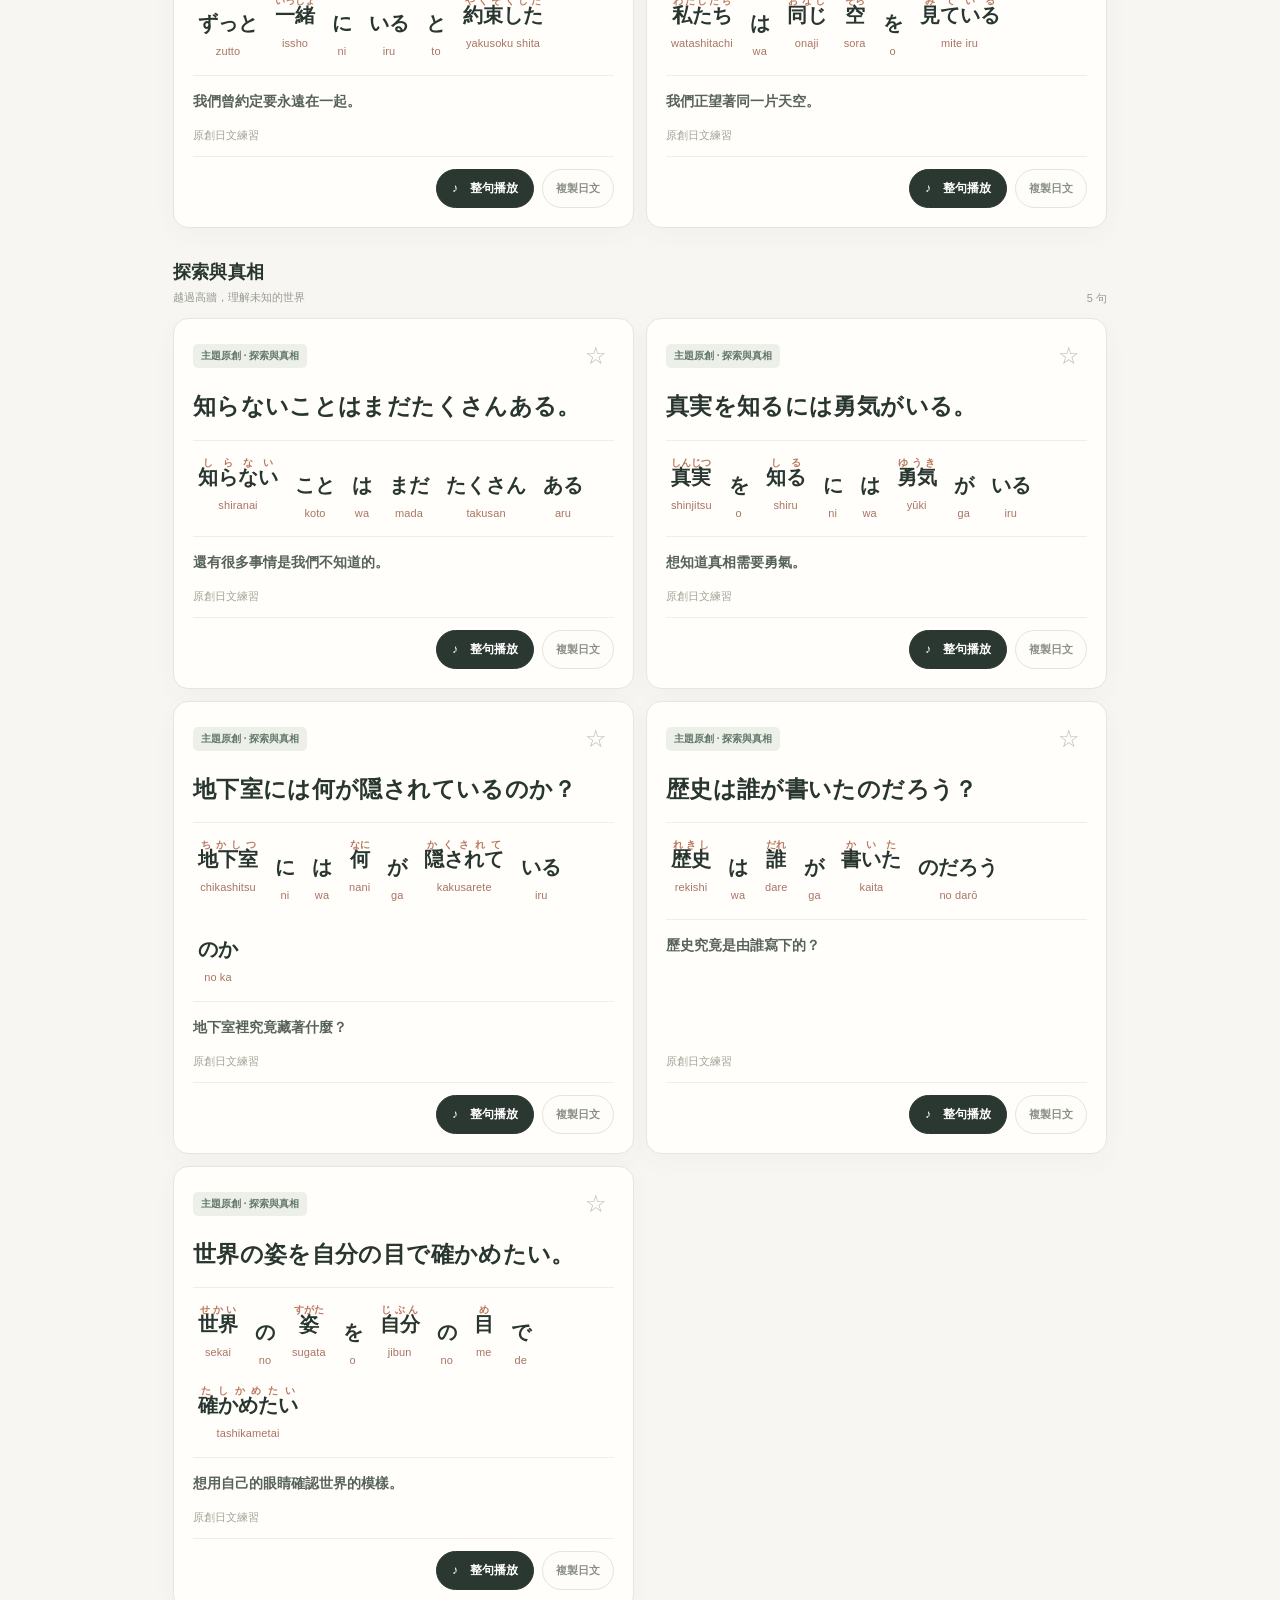
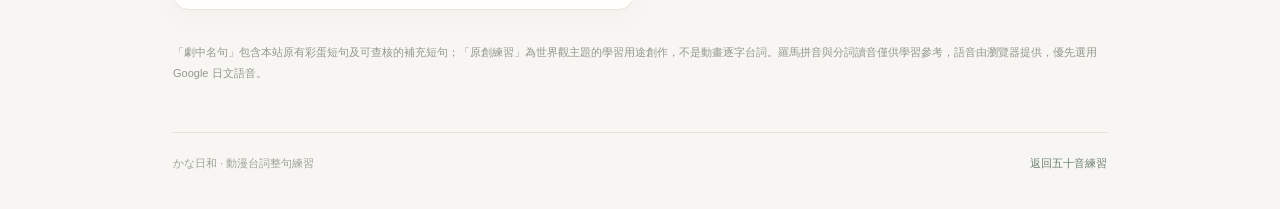
==== commit 9ffd9e2e: "chore: refresh static asset versions after expanding anime lines" ====
--- a/anime/index.html
+++ b/anime/index.html
@@ -6,9 +6,9 @@
   <meta name="theme-color" content="#f7f6f2">
   <meta name="description" content="進擊的巨人名台詞整句日文練習：假名、羅馬拼音、繁體中文對照，逐詞與整句發音、搜尋和收藏。">
   <title>進擊的巨人 · 動漫台詞練習｜かな日和</title>
-  <link rel="stylesheet" href="./anime.css?v=20261027">
-  <script defer src="./lines.js?v=20261027"></script>
-  <script defer src="./anime.js?v=20261027"></script>
+  <link rel="stylesheet" href="./anime.css?v=20261027b">
+  <script defer src="./lines.js?v=20261027b"></script>
+  <script defer src="./anime.js?v=20261027b"></script>
 </head>
 <body>
 <div class="shell">
--- a/anime/anime.css
+++ b/anime/anime.css
@@ -37,6 +37,10 @@
 .category-chip.active{color:#fff;background:var(--dark);border-color:var(--dark)}
 .category-chip:hover:not(.active){border-color:#d4b09c;color:var(--accent)}
 .filter-row{display:flex;align-items:center;justify-content:space-between;gap:8px;flex-wrap:wrap;margin-top:8px}
+.source-options{display:flex;gap:6px;align-items:center;flex-wrap:wrap}
+.source-options button{border:0;border-radius:8px;padding:8px 11px;background:transparent;color:#868a7f;font-size:11px;font-weight:740}
+.source-options button.active{color:#a75e49;background:#f3e8df}
+.source-options button:hover:not(.active){background:#eee9e0}
 .study-options{display:flex;gap:7px;flex-wrap:wrap}
 .study-options button{border:1px solid #e7dfd6;color:#82867e;background:#fffdf9;border-radius:8px;padding:8px 11px;font-size:11px;font-weight:740}
 .study-options button[aria-pressed="true"]{background:#f3e8df;color:#a55b48;border-color:#e8c8b9}
@@ -50,6 +54,9 @@
 .quote-card{min-width:0;display:flex;flex-direction:column;gap:13px;background:var(--paper);border:1px solid #e9e5de;border-radius:15px;box-shadow:0 7px 26px #635b4909;padding:19px}
 .quote-head{display:flex;justify-content:space-between;align-items:center;gap:8px}
 .quote-label{background:#f3e8df;border-radius:5px;padding:5px 8px;color:#ae624b;font-size:10px;font-weight:800}
+.quote-label.original{background:#edf0e9;color:#627868}
+.source-link{font-size:11px;font-weight:700;color:#ad755e;text-decoration:none}
+.source-link:hover{text-decoration:underline}
 .favorite{font-size:24px;line-height:1;color:#bdbbb2;min-width:36px;min-height:36px;border:0;background:transparent;border-radius:8px}
 .favorite:hover,.favorite.active{color:#c18561}
 .japanese{margin:0;font-size:clamp(18px,2.25vw,23px);line-height:1.7;font-weight:750;overflow-wrap:anywhere;word-break:normal;letter-spacing:.35px}
@@ -97,7 +104,7 @@
   .phrase-units{gap:6px 5px}
   .phrase-unit{padding:5px 3px}
   .unit-jp{font-size:20px}
-  .filter-row{flex-wrap:nowrap}.study-options button{font-size:10.5px;padding:8px}
+  .filter-row{flex-wrap:wrap;gap:6px}.source-options{width:100%;overflow-x:auto;flex-wrap:nowrap;white-space:nowrap}.source-options button{font-size:10.5px;padding:8px 9px}.study-options button{font-size:10.5px;padding:8px}
   footer{padding-bottom:28px}
 }
 @media(max-width:375px){.hero h1{font-size:26px}.brand strong{font-size:15px}.top-links a{padding:9px;font-size:11px}.japanese{font-size:19px}.unit-jp{font-size:18px}.unit-roman{font-size:10px}}
